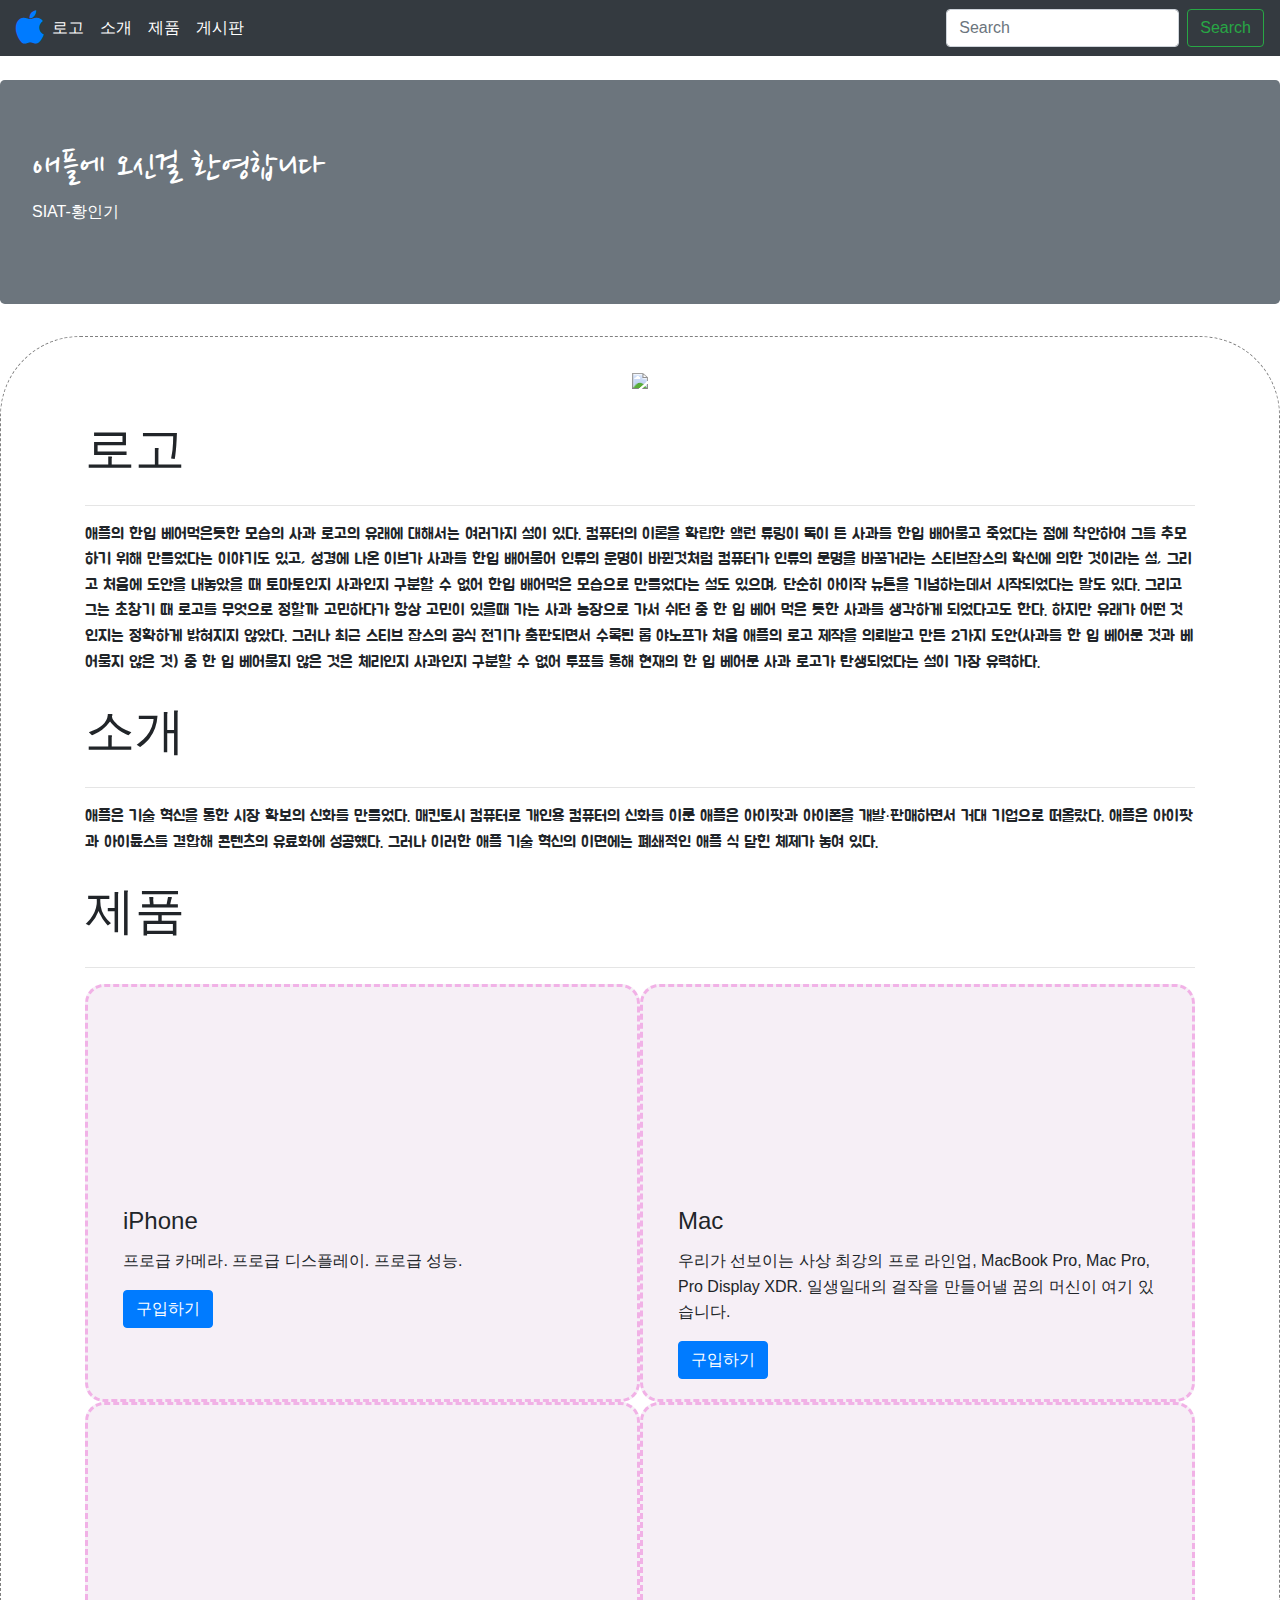
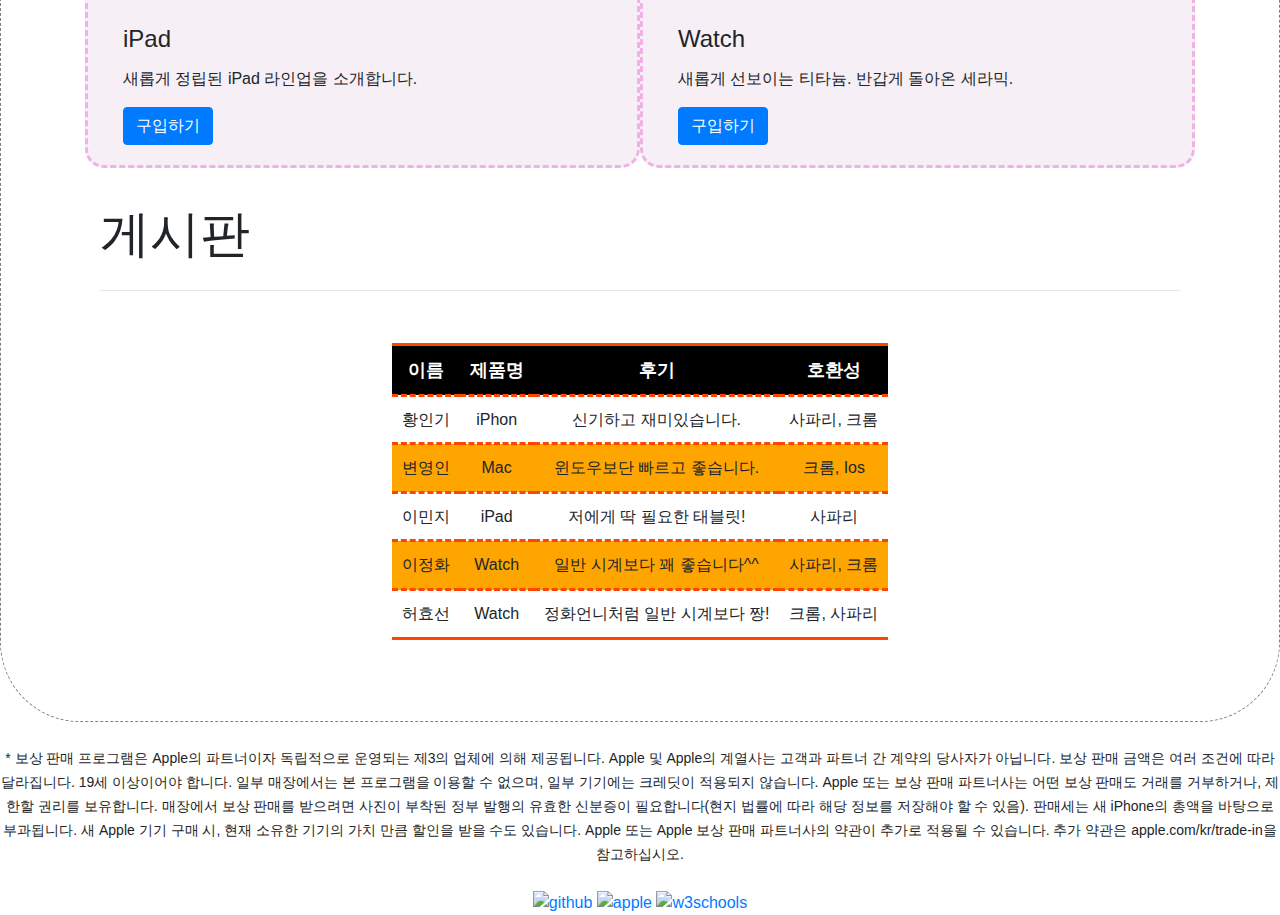
==== apple.html @ bf68844a "push" ====
<!DOCTYPE html>
<html lang="en">
<head>
  <title>애플</title>
  <meta charset="utf-8">
  <!-- 부트스트랩 사용 -->
  <meta name="viewport" content="width=device-width, initial-scale=1">
  <link rel="stylesheet" href="https://maxcdn.bootstrapcdn.com/bootstrap/4.4.1/css/bootstrap.min.css">
  <!-- <i>에 아이콘 넣기 -->
  <link rel="stylesheet" href="https://cdnjs.cloudflare.com/ajax/libs/font-awesome/4.7.0/css/font-awesome.min.css">
  <!-- 폰트(krona,nanum)추가 / fonts.google.com에서 등록함 -->
  <link href="https://fonts.googleapis.com/css?family=Jua|Krona+One|Nanum+Pen+Script&display=swap" rel="stylesheet">

  <!-- CSS에서 가져옴 -->
  <link rel="stylesheet" href="apple.css">

  <script src="https://ajax.googleapis.com/ajax/libs/jquery/3.4.1/jquery.min.js"></script>
  <script src="https://cdnjs.cloudflare.com/ajax/libs/popper.js/1.16.0/umd/popper.min.js"></script>
  <script src="https://maxcdn.bootstrapcdn.com/bootstrap/4.4.1/js/bootstrap.min.js"></script>
</head>
<body>
<nav>
    <nav class="navbar navbar-expand-md navbar-dark bg-dark mb-4">
        <!-- navbar / 애플로고(w3schools.com에서 "fa fa-apple	&#xf179";) -->
        <a class="fa fa-apple" style="font-size:36px" href="#"> </a>

        <!-- 가로 768px (md) 미만일 경우 메뉴 내용이 없어지고 햄버거 버튼 속으로 들어감 -->
        <!-- navbar-expand-**을 수정하여 기준을 바꿀 수 있음 -->
        <button class="navbar-toggler" type="button" data-toggle="collapse" data-target="#navbarCollapse"
            aria-controls="navbarCollapse" aria-expanded="false" aria-label="Toggle navigation">
            <span class="navbar-toggler-icon"></span>
        </button>
        <div class="collapse navbar-collapse" id="navbarCollapse">
            <ul class="navbar-nav mr-auto"> 
                <li class="nav-item active">
                    <a class="nav-link" href="#logo">로고</a>
                </li>
                <li class="nav-item active">
                    <a class="nav-link" href="#introduce">소개</a>
                </li>
                <li class="nav-item active">
                    <a class="nav-link" href="#product">제품</a>
                </li>
                <li class="nav-item active">
                    <a class="nav-link" href="#board">게시판</a>
                </li>
            </ul>
            <!-- 검색 버튼 / 애플 사이트 검색용 서버 등록함 -->
            <form class="form-inline mt-2 mt-md-0" action="https://www.apple.com/kr/search">
                <input class="form-control mr-sm-2" type="text" placeholder="Search" aria-label="Search">
                <button class="btn btn-outline-success my-2 my-sm-0" type="submit">Search</button>
            </form>
        </div>
        </nav>
</nav>
<header>
<div class="jumbotron bg-secondary text-white bgimg">
  <h1 class="nanumpen">애플에 오신걸 환영합니다</h1>
  <p>SIAT-황인기</p> 
</div>
</header>

<section>
    <article>
        <p style="text-align: center;"> <!-- 인라인스타일로 가운데로 정렬지정 -->
            <img class="rd-15px flt-lf" src="https://waylandlibrary.org/wp-content/uploads/2017/08/4b570687fbe6346b087d14ab741d4d9e-apple-logo-apple-products-300x300.jpg">
        </p>
    <div class="container">
        <div class="row">
            <div class="col-sm">
                <span id="logo" class="fs" >로고</span>
                <hr>
                <p class="jua">애플의 한입 베어먹은듯한 모습의 사과 로고의 유래에 대해서는 여러가지 설이 있다. 컴퓨터의 이론을 확립한 앨런 튜링이 독이 든 사과를 한입 배어물고 죽었다는 점에 착안하여 그를 추모하기 위해 만들었다는 이야기도 있고, 성경에 나온 이브가 사과를 한입 배어물어 인류의 운명이 바뀐것처럼 컴퓨터가 인류의 문명을 바꿀거라는 스티브잡스의 확신에 의한 것이라는 설, 그리고 처음에 도안을 내놓았을 때 토마토인지 사과인지 구분할 수 없어 한입 배어먹은 모습으로 만들었다는 설도 있으며, 단순히 아이작 뉴튼을 기념하는데서 시작되었다는 말도 있다. 그리고 그는 초창기 때 로고를 무엇으로 정할까 고민하다가 항상 고민이 있을때 가는 사과 농장으로 가서 쉬던 중 한 입 베어 먹은 듯한 사과를 생각하게 되었다고도 한다. 하지만 유래가 어떤 것인지는 정확하게 밝혀지지 않았다. 그러나 최근 스티브 잡스의 공식 전기가 출판되면서 수록된 롭 야노프가 처음 애플의 로고 제작을 의뢰받고 만든 2가지 도안(사과를 한 입 베어문 것과 베어물지 않은 것) 중 한 입 베어물지 않은 것은 체리인지 사과인지 구분할 수 없어 투표를 통해 현재의 한 입 베어문 사과 로고가 탄생되었다는 설이 가장 유력하다.</p>
            </div>
        </div>
        <div class="row">
            <div class="col-sm">
                <span id="introduce" class="fs">소개</span>
                <hr>
                <p class="jua">애플은 기술 혁신을 통한 시장 확보의 신화를 만들었다. 매킨토시 컴퓨터로 개인용 컴퓨터의 신화를 이룬 애플은 아이팟과 아이폰을 개발·판매하면서 거대 기업으로 떠올랐다. 애플은 아이팟과 아이튠스를 결합해 콘텐츠의 유료화에 성공했다. 그러나 이러한 애플 기술 혁신의 이면에는 폐쇄적인 애플 식 닫힌 체제가 놓여 있다.</p>
            </div>
        </div>
        <!-- 제품 -->
        <div class="row">
            <div class="col-sm">
                <span id="product" class="fs">제품</span>
            <hr>
            <!-- iPhone -->
            <div class="container-fluid"> <!-- fluid라는 컨테이너가 -->
                <div class="row"> <!-- 외부클래스(?)에서 열이라는 선택자를 가져옴 -->
                    <div class="card col-sm-6">
                        <!-- 열이 최대 12인데 각각 6씩 지정해줌(2개의 제품이하?) -->
                        <div id="img1" alt="iPhone11"></div> <!-- CSS에서 #이용한 선택자를 이미지 가져옴-->
                        <div class="card-body">
                            <h4 class="card-title">iPhone</h4>
                            <p class="card-text">프로급 카메라. 프로급 디스플레이. 프로급 성능.</p>
                            <a href="https://www.apple.com/kr/shop/buy-iphone/iphone-11-pro" class="btn btn-primary">구입하기</a> <!-- 절대경로 -->
                        </div>
                    </div>
                    <!-- mac -->
                    <div class="card col-sm-6">
                        <div id="img2" alt="iPhone11"></div>
                        <div class="card-body">
                            <h4 class="card-title">Mac</h4>
                            <p class="card-text">우리가 선보이는 사상 최강의 프로 라인업, MacBook Pro, Mac Pro, Pro Display XDR. 일생일대의 걸작을 만들어낼 꿈의 머신이 여기 있습니다.</p>
                            <a href="https://www.apple.com/kr/shop/buy-mac/macbook-pro/16%ED%98%95" class="btn btn-primary">구입하기</a>
                        </div>
                    </div>
                    <!-- iPad -->
                    <div class="card col-sm-6">
                        <div id="img3" alt="iPhone11"></div>
                        <div class="card-body">
                            <h4 class="card-title">iPad</h4>
                            <p class="card-text">새롭게 정립된 iPad 라인업을 소개합니다.</p>
                            <a href="https://www.apple.com/kr/shop/buy-ipad/ipad-pro" class="btn btn-primary">구입하기</a>
                        </div>
                    </div>
                    <!-- Watch -->
                    <div class="card col-sm-6">
                        <div id="img4" alt="iPhone11"></div>
                        <div class="card-body">
                            <h4 class="card-title">Watch</h4>
                            <p class="card-text">새롭게 선보이는 티타늄.
                                반갑게 돌아온 세라믹.</p>
                            <a href="https://www.apple.com/kr/shop/buy-watch/apple-watch" class="btn btn-primary">구입하기</a>
                        </div>
                    </div>
                </div>
            </div>
        <br>
        <!-- havier -->
              <div class="col-sm-12">
                <span id="board" class="fs">게시판</span>  
                <hr><br>
                <table class="tbl-ex">
                    <tr>
                             <th>이름</th>
                             <th>제품명</th>
                             <th>후기</th>
                             <th>호환성</th>
                    </tr>
                    <tr>
                             <td>황인기</td>
                             <td>iPhon</td>
                             <td>신기하고 재미있습니다.</td>
                             <td>사파리, 크롬</td>
                    </tr>
                    <tr class="even"> <!-- even라는 외부클래스(배경색)에서 가져옴 -->
                             <td>변영인</td>
                             <td>Mac</td>
                             <td>윈도우보단 빠르고 좋습니다.</td>
                             <td>크롬, Ios</td>
                    </tr>
                    <tr>
                             <td>이민지</td>
                             <td>iPad</td>
                             <td>저에게 딱 필요한 태블릿!</td>
                             <td>사파리</td>
                    </tr>
                    <tr class="even"> <!-- even라는 외부클래스(배경색)에서 가져옴-->
                             <td>이정화</td>
                             <td>Watch</td>
                             <td>일반 시계보다 꽤 좋습니다^^</td>
                             <td>사파리, 크롬</td>
                    </tr>
                    <tr>
                             <td>허효선</td>
                             <td>Watch</td>
                             <td>정화언니처럼 일반 시계보다 짱!</td>
                             <td>크롬, 사파리</td>
                    </tr>
           </table>
           <br><br>
            </div>
          </div>
        </div>
    </div>


</div>
</article>
</section>
<br>
<!-- 로고들 가운데 정렬한다(css에서 가져옴) -->
<footer>
    <div id="fc">
        <!-- style 글꼴 사이즈 변경 -->
        <span style="font-size: 14px;">
            * 보상 판매 프로그램은 Apple의 파트너이자 독립적으로 운영되는 제3의 업체에 의해 제공됩니다. Apple 및 Apple의 계열사는 고객과 파트너 간 계약의 당사자가 아닙니다. 보상 판매 금액은 여러 조건에 따라 달라집니다. 19세 이상이어야 합니다. 일부 매장에서는 본 프로그램을 이용할 수 없으며, 일부 기기에는 크레딧이 적용되지 않습니다. Apple 또는 보상 판매 파트너사는 어떤 보상 판매도 거래를 거부하거나, 제한할 권리를 보유합니다. 매장에서 보상 판매를 받으려면 사진이 부착된 정부 발행의 유효한 신분증이 필요합니다(현지 법률에 따라 해당 정보를 저장해야 할 수 있음). 판매세는 새 iPhone의 총액을 바탕으로 부과됩니다. 새 Apple 기기 구매 시, 현재 소유한 기기의 가치 만큼 할인을 받을 수도 있습니다. Apple 또는 Apple 보상 판매 파트너사의 약관이 추가로 적용될 수 있습니다. 추가 약관은 apple.com/kr/trade-in을 참고하십시오.
        </span><br><br>
        <!-- 하이퍼링크로 이용해 새창으로 뜨는 것 -->
        <a href="https://github.com/" target="_blank">
            <img src="https://tettra.co/wp-content/uploads/2019/03/integrations-github-logo.png" width="400" height="150" alt="github">
        </a>
        <a href="https://www.apple.com/kr/" target="_blank">
            <img src="https://t4.daumcdn.net/thumb/R720x0/?fname=http://t1.daumcdn.net/brunch/service/user/Aay/image/LYH3-4NjxXLx4RYOqFNGEN_6jVA" width="100" height="150" alt="apple">
        </a>
        <a href="https://www.w3schools.com/" target="_blank">
            <img src="https://internet-salmagundi.com/wp-content/uploads/2019/03/W3-MatFrame-895x493px-Qual100.jpg" width="400" height="250" alt="w3schools">
        </a>
    </div>
</footer>
</body>
</html>
---- apple.css ----
/* apple는 폰트, 제목크기와 테두리 및 이미지 정렬 */


/* 폰트지정 */
.korna {
    font-family: 'Krona One', sans-serif
}
.nanumpen {
    font-family: 'Nanum Pen Script', cursive;
}
.jua {
    font-family: 'Jua', sans-serif;
}

.fs { /* 제목크기 */
    font-size: 50px;
}

.bgimg {
    background: url(https://images.unsplash.com/photo-1503852460961-aa7ffdd3d64d?ixlib=rb-1.2.1&ixid=eyJhcHBfaWQiOjEyMDd9&auto=format&fit=crop&w=1350&q=80) center/cover;
    background-position: 100 -140px;
    background-blend-mode: darken;
    background-size: cover;
}

/* iPhone11 이미지 */
#img1 {
    background: url(https://i.pinimg.com/236x/56/0e/7b/560e7b9eef4de0708f8535225d6e5ec5.jpg) center/cover;
    background-size: cover;
    height: 200px;
}

/* MAC 이미지 */
#img2 {
    background: url(https://www.apple.com/newsroom/images/product/mac/standard/Apple_16-inch-MacBook-Pro_111319_big.jpg.large.jpg) center/cover;
    background-size: cover;
    height: 200px;
}

/* iPad 이미지 */
#img3 {
    background: url(https://store.storeimages.cdn-apple.com/8756/as-images.apple.com/is/ipad-pro-12-select-cell-spacegray-201810_FMT_WHH?wid=940&hei=1112&fmt=png-alpha&qlt=80&.v=1576264056744) center/cover;
    background-size: cover;
    height: 200px;
}

/* Watch 이미지 */
#img4 {
    background: url(https://store.storeimages.cdn-apple.com/8756/as-images.apple.com/is/MTPM2_VW_PF+watch-44-alum-gold-nc-5s_VW_PF_WF_CO_GEO_KR?wid=375&hei=356&fmt=p-jpg&qlt=95&op_usm=0.5,0.5&.v=1566419585195,1567124922018) center/cover;
    background-size: cover; /* 꽉찬 비율로 */
    height: 200px; /* 높이 200픽셀 지정 */
}

.card {
    /* position: relative; */
    display: -ms-flexbox;
    display: flex; /* 고정 */
    -ms-flex-direction: column;
    flex-direction: column;
    min-width: 0;
    word-wrap: break-word;
    background-color: rgba(222, 200, 223, 0.281);
    background-clip: border-box;
    border: 3px solid rgba(240, 160, 226, 0.774);
    border-style: dashed; /* 대시 테두리 설정 */
    border-radius: 1.2rem; /* 곡률 설정 */
}

#fc { /* 글자 정렬 */
    text-align: center;
}
article { /* 테이블 설정! */
    overflow: auto;
    margin: 20px 0 0;
    border: 1px solid   grey;
    padding: 30px;
    line-height: 1.6;
    border-radius: 80px; /* 선이 부드럽기 위해서 곡률 설정함 */
    border-style: dashed; /* 대시 테두리 설정! */
}

/* 게시판(테이블) CSS */
.tbl-ex{ /* 마진이라는 테이블 범위가 좀 더 넓게 해줌*/
         margin:10px auto 0px auto;
}
.tbl-ex, .tbl-ex th , .tbl-ex td{ /* 그룹 지정자, 테이블 테두리 지정 */
         border:1px solid orangered;
         border-width: 3px 0;
         border-collapse: collapse; /* 테이블의 사이에 있는 공간을 없앤 것 */
         text-align: center; /* 가운데로 정렬 */
         padding:10px;
}
.tbl-ex th{ /* 테이블에 있는 제목 배경색 지정 */
         background-color: rgb(0, 0, 0);
         font-size: 1.1em;
         color: rgb(255, 255, 255); /* 글자색 */
         border-width:2px 0;
}
.tbl-ex td{
         border-style: dashed; /* border 스타일 : 대시 테두리 변경*/
}
.tbl-ex tr:hover td{ /* 커서가 옮길 땐 배경색이 바뀐다 */
         background-color: rgba(126, 251, 95, 0.424);
         cursor : pointer;
}
.even{ /* 배경색 */
         background-color: orange;
}
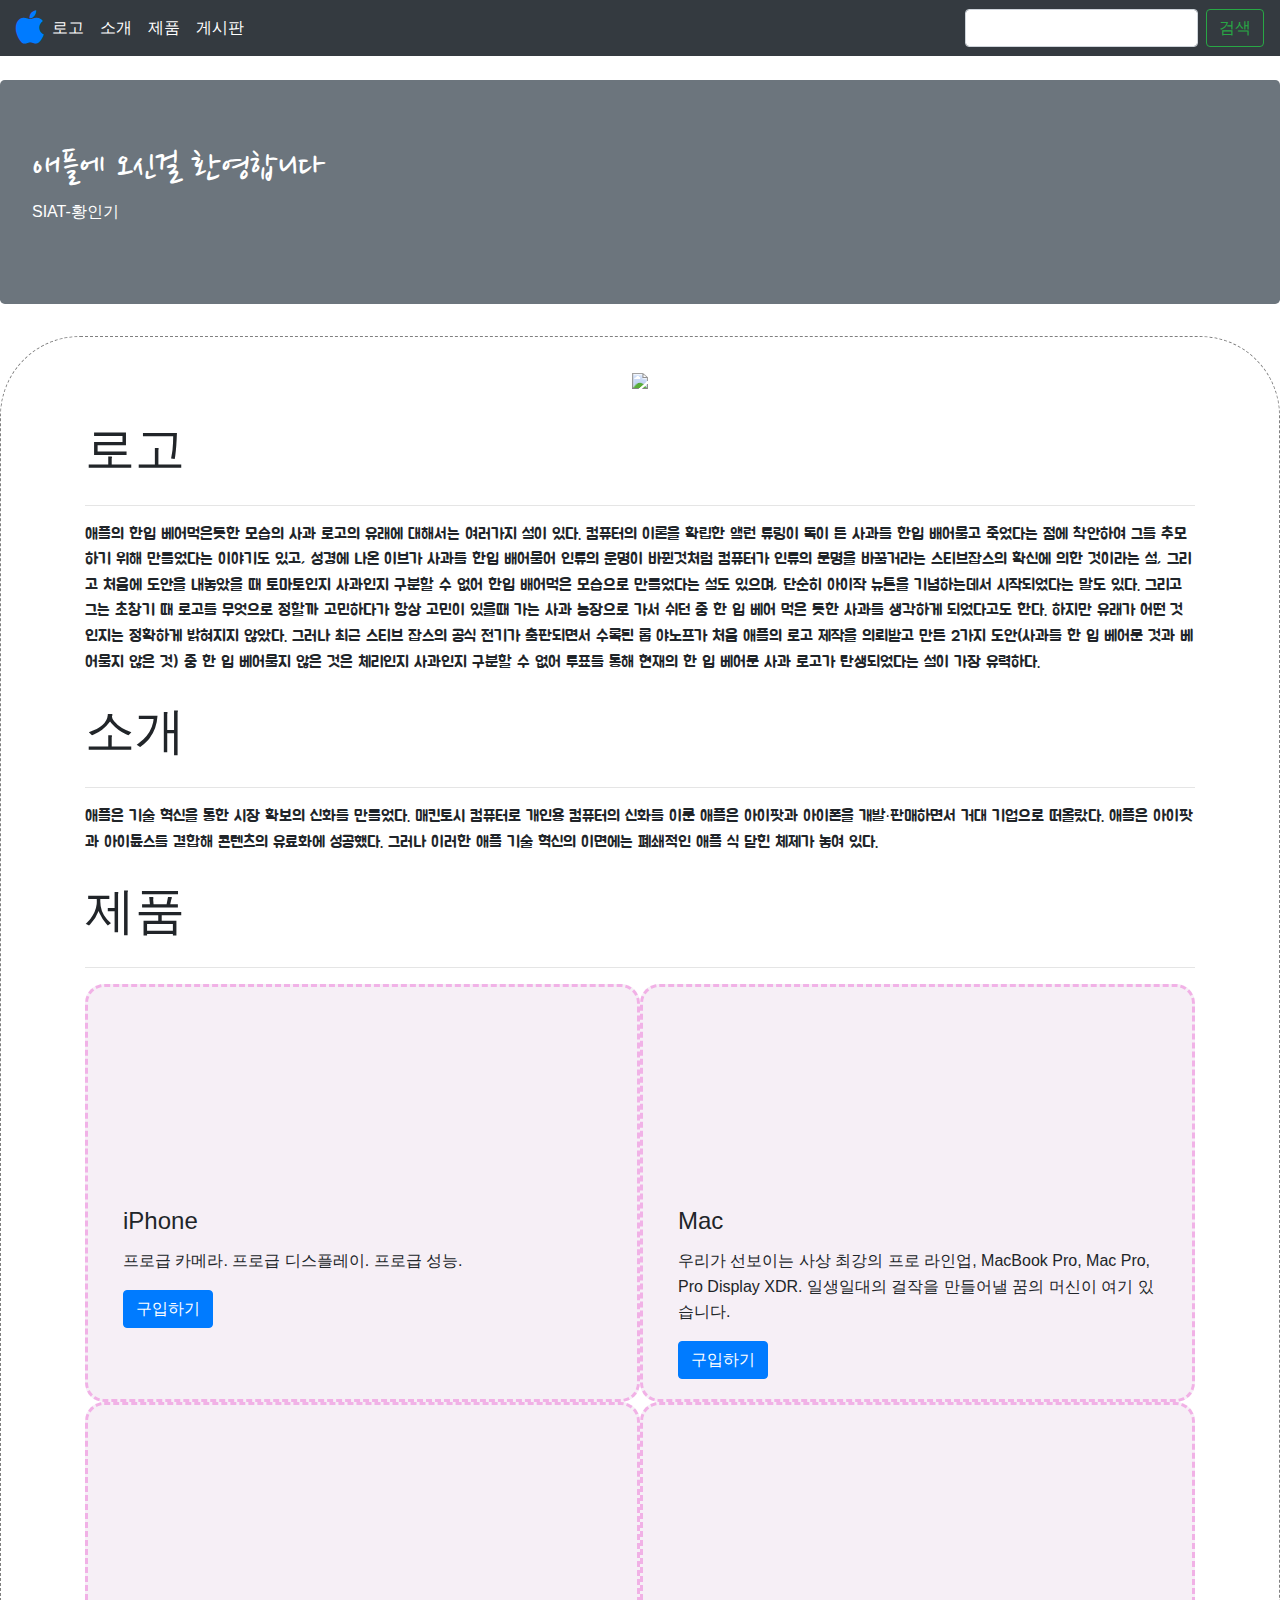
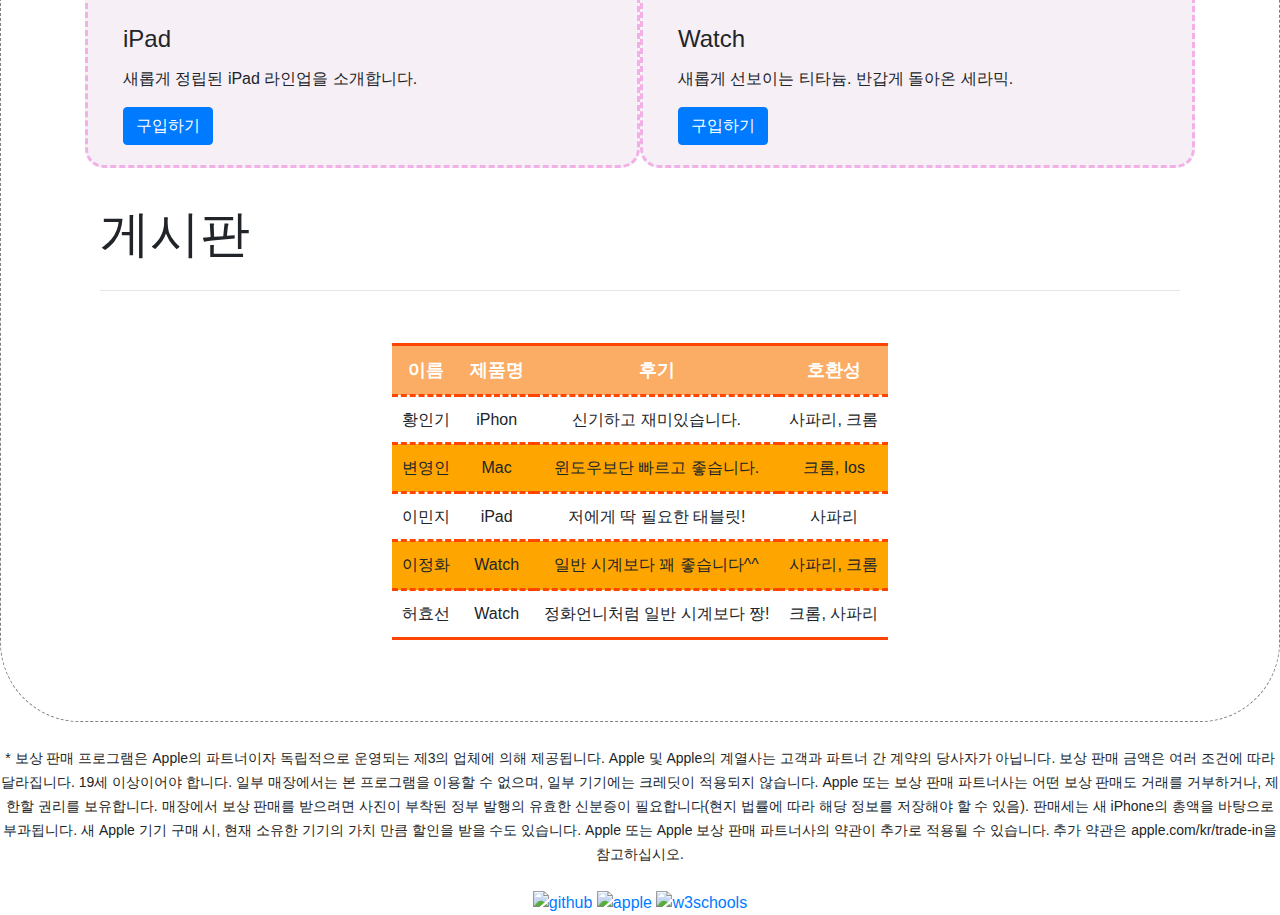
==== commit 72cbdc32: "push" ====
--- a/apple.html
+++ b/apple.html
@@ -47,8 +47,8 @@
             </ul>
             <!-- 검색 버튼 / 애플 사이트 검색용 서버 등록함 -->
             <form class="form-inline mt-2 mt-md-0" action="https://www.apple.com/kr/search">
-                <input class="form-control mr-sm-2" type="text" placeholder="Search" aria-label="Search">
-                <button class="btn btn-outline-success my-2 my-sm-0" type="submit">Search</button>
+                <input class="form-control mr-sm-2" type="text" aria-label="Search">
+                <button class="btn btn-outline-success my-2 my-sm-0" type="submit">검색</button>
             </form>
         </div>
         </nav>
--- a/apple.css
+++ b/apple.css
@@ -91,7 +91,7 @@
          padding:10px;
 }
 .tbl-ex th{ /* 테이블에 있는 제목 배경색 지정 */
-         background-color: rgb(0, 0, 0);
+         background-color: rgb(251, 173, 101);
          font-size: 1.1em;
          color: rgb(255, 255, 255); /* 글자색 */
          border-width:2px 0;
@@ -100,7 +100,7 @@
          border-style: dashed; /* border 스타일 : 대시 테두리 변경*/
 }
 .tbl-ex tr:hover td{ /* 커서가 옮길 땐 배경색이 바뀐다 */
-         background-color: rgba(126, 251, 95, 0.424);
+         background-color: rgba(255, 228, 78, 0.424);
          cursor : pointer;
 }
 .even{ /* 배경색 */
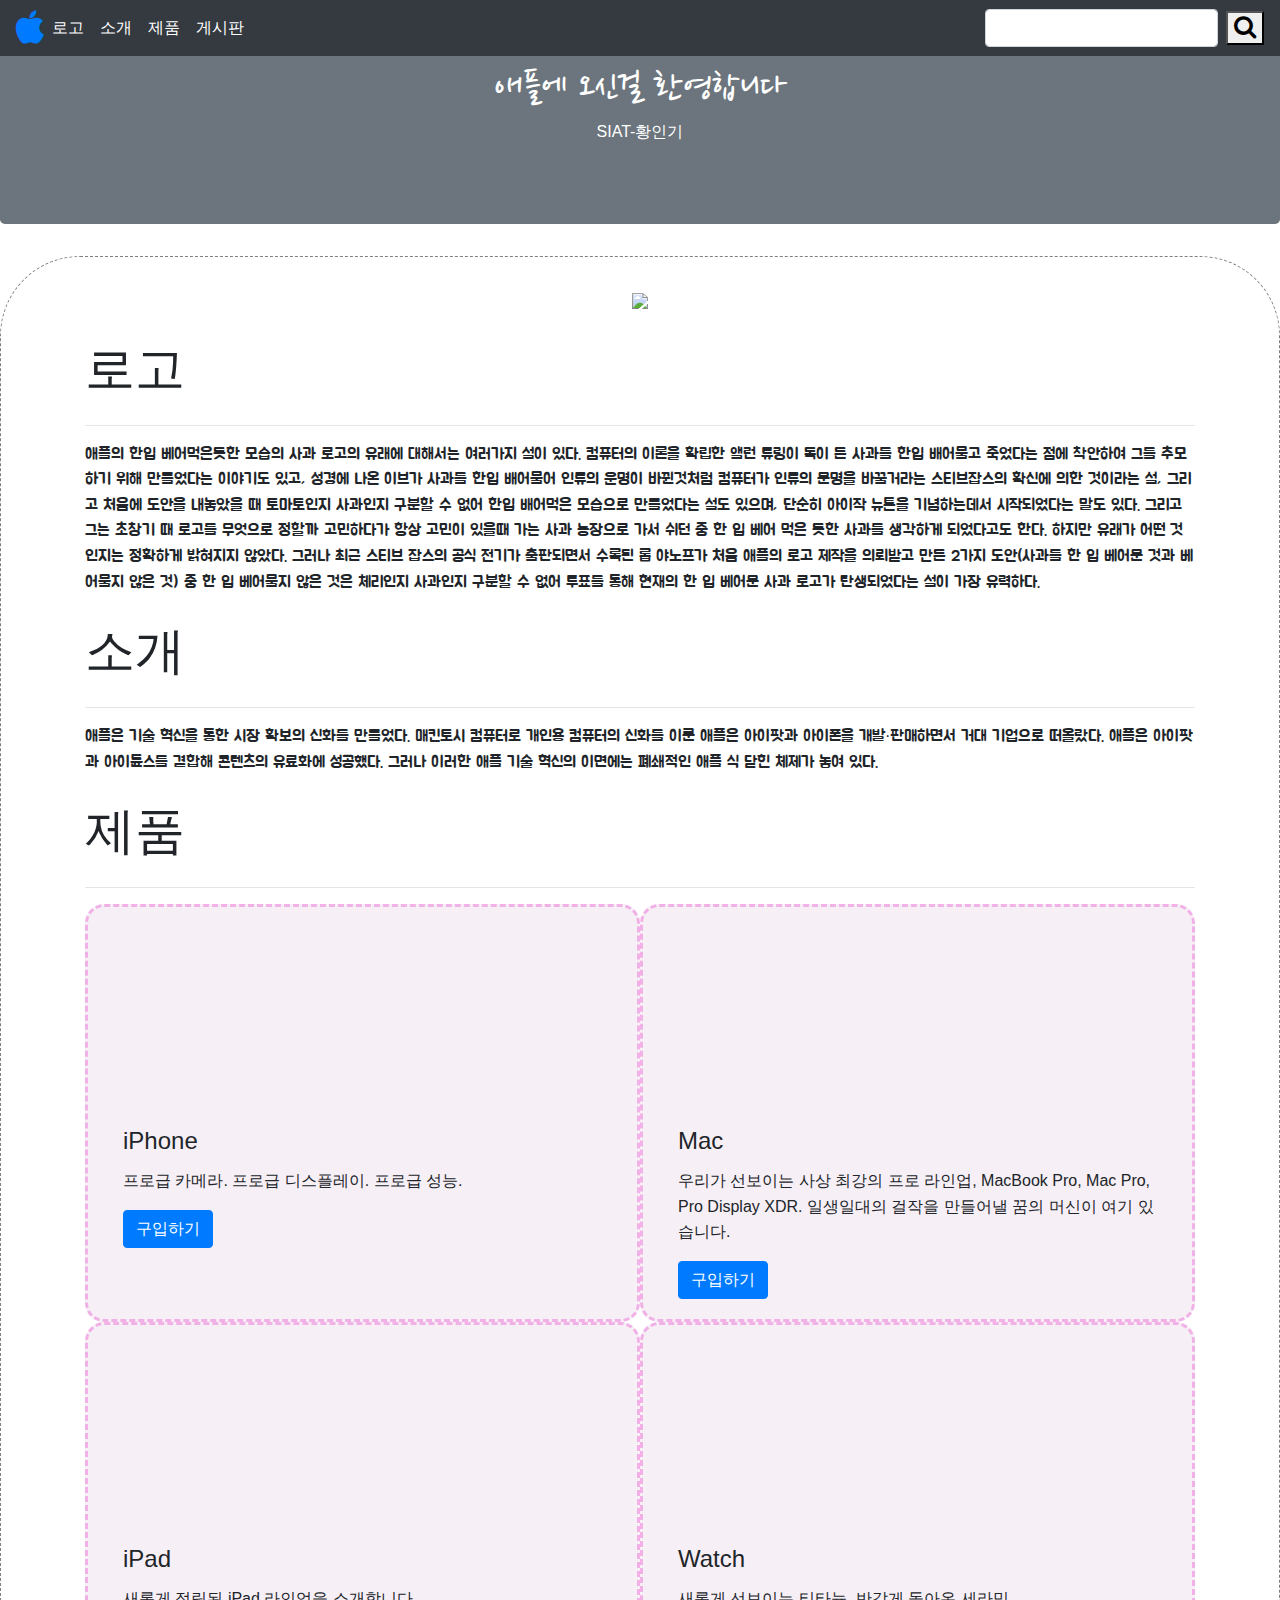
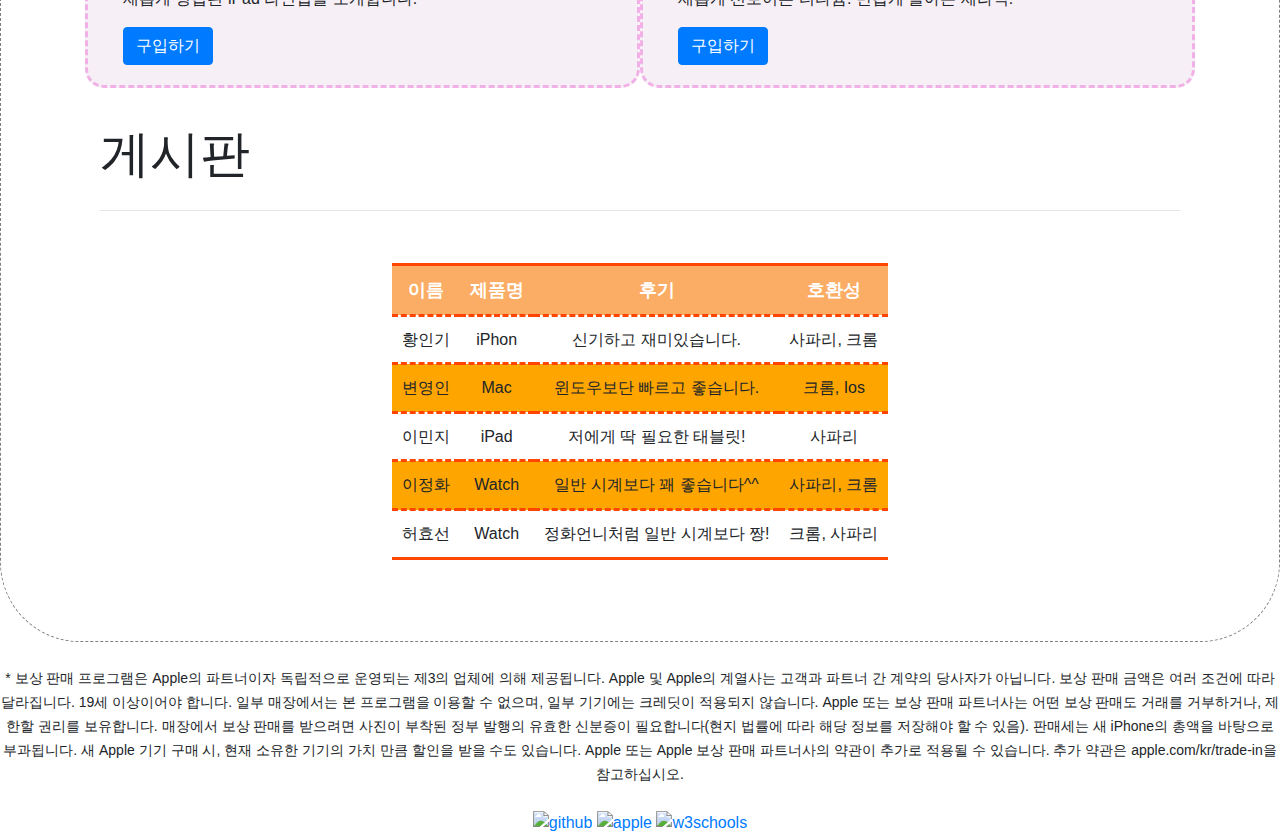
==== commit d3551013: "push" ====
--- a/apple.html
+++ b/apple.html
@@ -3,10 +3,10 @@
 <head>
   <title>애플</title>
   <meta charset="utf-8">
-  <!-- 부트스트랩 사용 -->
+  <!-- w3shools이라는 부트스트랩 사용 -->
+  <!-- https://www.w3schools.com/bootstrap4/tryit.asp?filename=trybs_default&stacked=h -->
   <meta name="viewport" content="width=device-width, initial-scale=1">
   <link rel="stylesheet" href="https://maxcdn.bootstrapcdn.com/bootstrap/4.4.1/css/bootstrap.min.css">
-  <!-- <i>에 아이콘 넣기 -->
   <link rel="stylesheet" href="https://cdnjs.cloudflare.com/ajax/libs/font-awesome/4.7.0/css/font-awesome.min.css">
   <!-- 폰트(krona,nanum)추가 / fonts.google.com에서 등록함 -->
   <link href="https://fonts.googleapis.com/css?family=Jua|Krona+One|Nanum+Pen+Script&display=swap" rel="stylesheet">
@@ -20,7 +20,7 @@
 </head>
 <body>
 <nav>
-    <nav class="navbar navbar-expand-md navbar-dark bg-dark mb-4">
+    <nav class="navbar navbar-expand-sm navbar-dark bg-dark justify-content-center fixed-top">
         <!-- navbar / 애플로고(w3schools.com에서 "fa fa-apple	&#xf179";) -->
         <a class="fa fa-apple" style="font-size:36px" href="#"> </a>
 
@@ -30,7 +30,7 @@
             aria-controls="navbarCollapse" aria-expanded="false" aria-label="Toggle navigation">
             <span class="navbar-toggler-icon"></span>
         </button>
-        <div class="collapse navbar-collapse" id="navbarCollapse">
+        <div class=" collapse navbar-collapse " id="navbarCollapse">
             <ul class="navbar-nav mr-auto"> 
                 <li class="nav-item active">
                     <a class="nav-link" href="#logo">로고</a>
@@ -45,16 +45,20 @@
                     <a class="nav-link" href="#board">게시판</a>
                 </li>
             </ul>
-            <!-- 검색 버튼 / 애플 사이트 검색용 서버 등록함 -->
-            <form class="form-inline mt-2 mt-md-0" action="https://www.apple.com/kr/search">
+            <!-- 검색 버튼 / 애플 사이트 검색용 서버 등록하고 w3schools.com에서 아이콘 -->
+            <form class="form-inline mt-2 mt-md-0" action="https://www.apple.com/kr/search? ">
                 <input class="form-control mr-sm-2" type="text" aria-label="Search">
-                <button class="btn btn-outline-success my-2 my-sm-0" type="submit">검색</button>
+                <button type="submit">
+                    <i class="fa fa-search" style="font-size:24px;color:black" type="submit">
+                    </i>
+                </button>
             </form>
         </div>
         </nav>
 </nav>
 <header>
-<div class="jumbotron bg-secondary text-white bgimg">
+    <!-- s3schools에서 jumbotron이라는 소스를 가져와서 사용함 -->
+<div class="jumbotron text-center bg-secondary text-white bgimg">
   <h1 class="nanumpen">애플에 오신걸 환영합니다</h1>
   <p>SIAT-황인기</p> 
 </div>
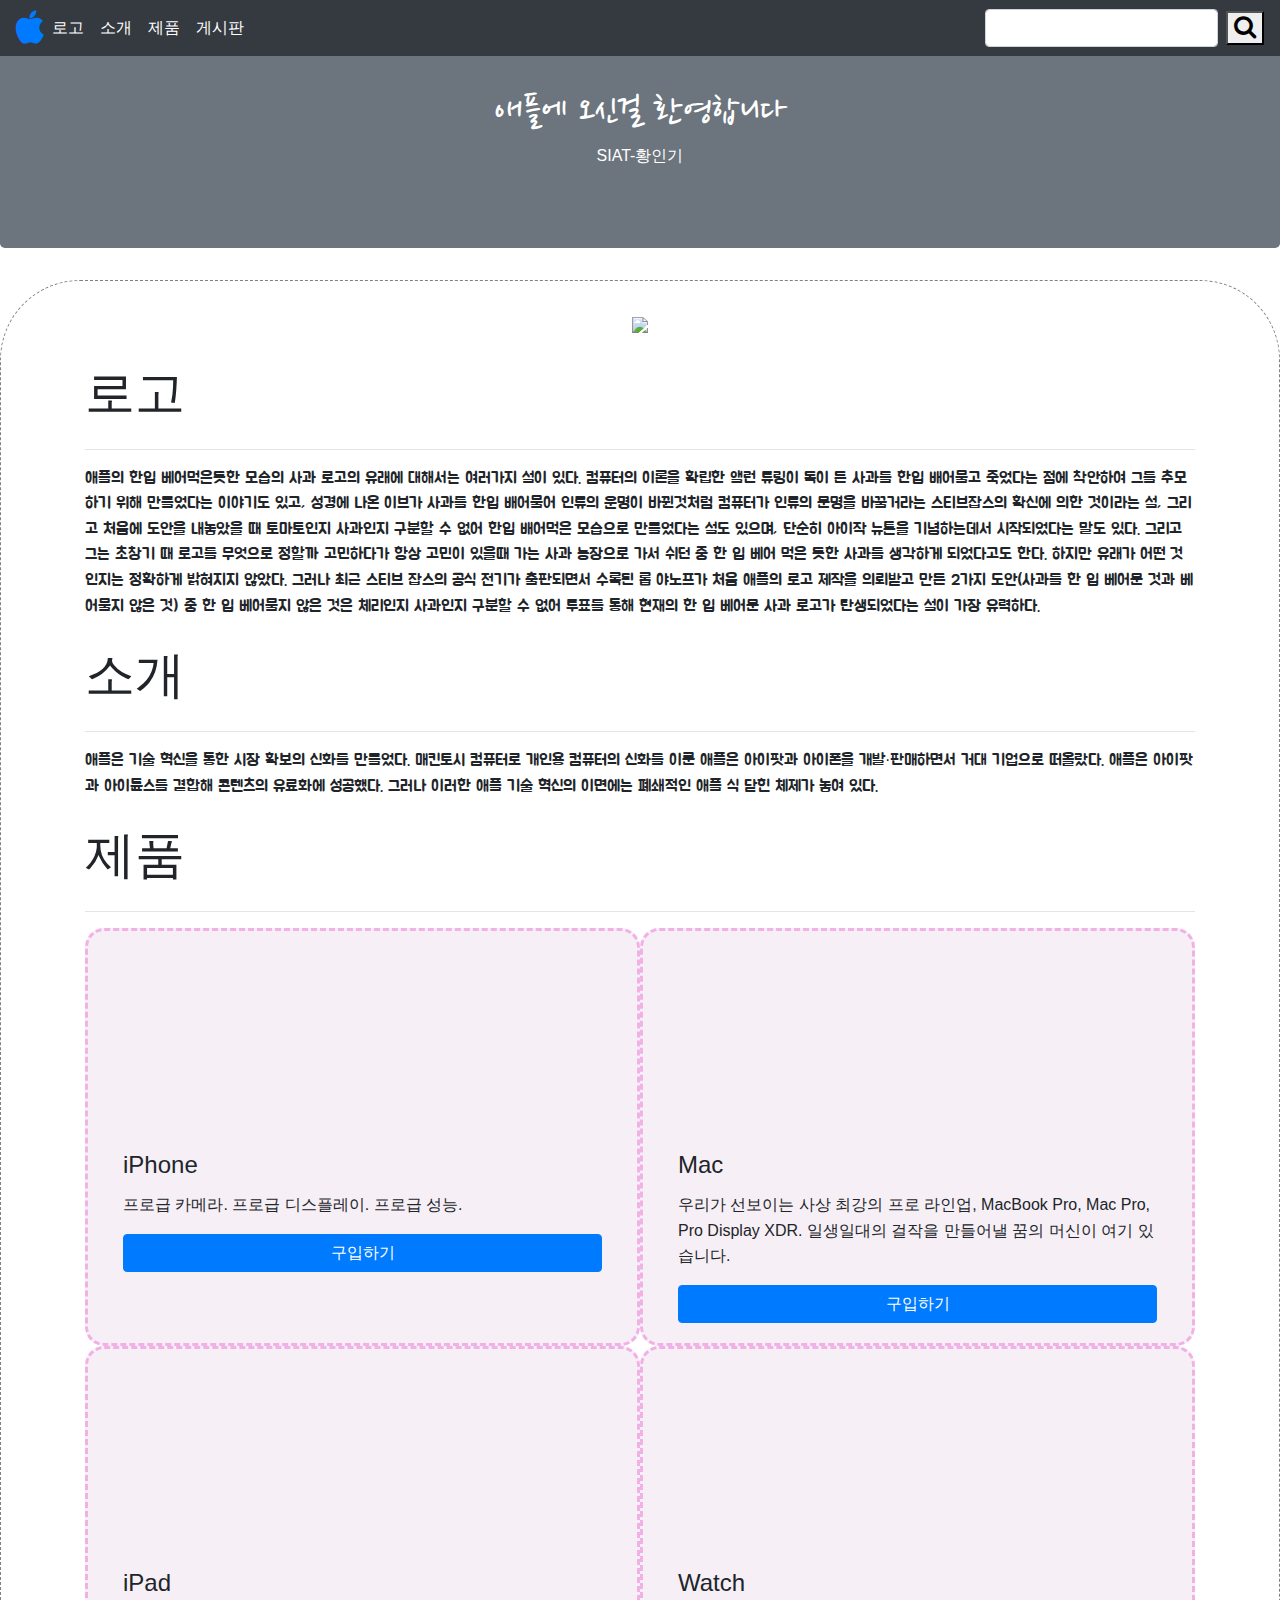
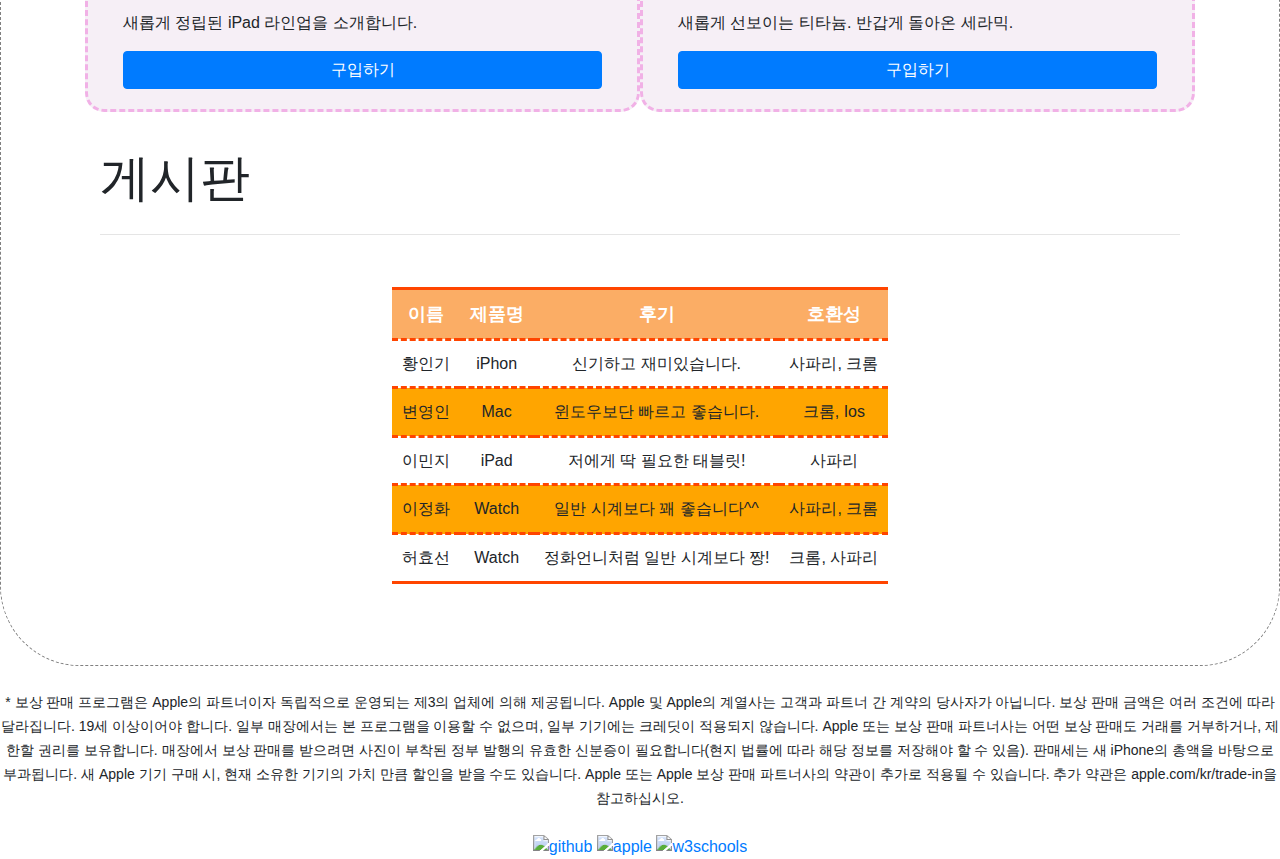
==== commit 5cd7553a: "push" ====
--- a/apple.html
+++ b/apple.html
@@ -13,24 +13,24 @@
 
   <!-- CSS에서 가져옴 -->
   <link rel="stylesheet" href="apple.css">
-
+\
   <script src="https://ajax.googleapis.com/ajax/libs/jquery/3.4.1/jquery.min.js"></script>
   <script src="https://cdnjs.cloudflare.com/ajax/libs/popper.js/1.16.0/umd/popper.min.js"></script>
   <script src="https://maxcdn.bootstrapcdn.com/bootstrap/4.4.1/js/bootstrap.min.js"></script>
 </head>
 <body>
 <nav>
-    <nav class="navbar navbar-expand-sm navbar-dark bg-dark justify-content-center fixed-top">
+    <nav class="navbar navbar-expand-sm navbar-dark bg-dark fixed-top ">
+        
+        <!-- 가로 768px (md) 미만일 경우 메뉴 내용이 없어지고 햄버거 버튼 속으로 들어감 -->
+        <!-- navbar-expand-**을 수정하여 기준을 바꿀 수 있음 -->
         <!-- navbar / 애플로고(w3schools.com에서 "fa fa-apple	&#xf179";) -->
         <a class="fa fa-apple" style="font-size:36px" href="#"> </a>
-
-        <!-- 가로 768px (md) 미만일 경우 메뉴 내용이 없어지고 햄버거 버튼 속으로 들어감 -->
-        <!-- navbar-expand-**을 수정하여 기준을 바꿀 수 있음 -->
         <button class="navbar-toggler" type="button" data-toggle="collapse" data-target="#navbarCollapse"
             aria-controls="navbarCollapse" aria-expanded="false" aria-label="Toggle navigation">
             <span class="navbar-toggler-icon"></span>
         </button>
-        <div class=" collapse navbar-collapse " id="navbarCollapse">
+        <div class=" collapse navbar-collapse justify-content-center" id="navbarCollapse">
             <ul class="navbar-nav mr-auto"> 
                 <li class="nav-item active">
                     <a class="nav-link" href="#logo">로고</a>
@@ -49,6 +49,7 @@
             <form class="form-inline mt-2 mt-md-0" action="https://www.apple.com/kr/search? ">
                 <input class="form-control mr-sm-2" type="text" aria-label="Search">
                 <button type="submit">
+                    <!-- 버튼에 아이콘 넣음  -->
                     <i class="fa fa-search" style="font-size:24px;color:black" type="submit">
                     </i>
                 </button>
@@ -98,7 +99,8 @@
                         <div class="card-body">
                             <h4 class="card-title">iPhone</h4>
                             <p class="card-text">프로급 카메라. 프로급 디스플레이. 프로급 성능.</p>
-                            <a href="https://www.apple.com/kr/shop/buy-iphone/iphone-11-pro" class="btn btn-primary">구입하기</a> <!-- 절대경로 -->
+                            <a href="https://www.apple.com/kr/shop/buy-iphone/iphone-11-pro" class="btn btn-primary btn-block">구입하기</a> <!-- 절대경로 -->
+                            <!-- block level buttons라는 꽉차게 넓게 버튼! -->
                         </div>
                     </div>
                     <!-- mac -->
@@ -107,7 +109,7 @@
                         <div class="card-body">
                             <h4 class="card-title">Mac</h4>
                             <p class="card-text">우리가 선보이는 사상 최강의 프로 라인업, MacBook Pro, Mac Pro, Pro Display XDR. 일생일대의 걸작을 만들어낼 꿈의 머신이 여기 있습니다.</p>
-                            <a href="https://www.apple.com/kr/shop/buy-mac/macbook-pro/16%ED%98%95" class="btn btn-primary">구입하기</a>
+                            <a href="https://www.apple.com/kr/shop/buy-mac/macbook-pro/16%ED%98%95" class="btn btn-primary btn-block">구입하기</a>
                         </div>
                     </div>
                     <!-- iPad -->
@@ -116,7 +118,7 @@
                         <div class="card-body">
                             <h4 class="card-title">iPad</h4>
                             <p class="card-text">새롭게 정립된 iPad 라인업을 소개합니다.</p>
-                            <a href="https://www.apple.com/kr/shop/buy-ipad/ipad-pro" class="btn btn-primary">구입하기</a>
+                            <a href="https://www.apple.com/kr/shop/buy-ipad/ipad-pro" class="btn btn-primary btn-block">구입하기</a>
                         </div>
                     </div>
                     <!-- Watch -->
@@ -126,7 +128,7 @@
                             <h4 class="card-title">Watch</h4>
                             <p class="card-text">새롭게 선보이는 티타늄.
                                 반갑게 돌아온 세라믹.</p>
-                            <a href="https://www.apple.com/kr/shop/buy-watch/apple-watch" class="btn btn-primary">구입하기</a>
+                            <a href="https://www.apple.com/kr/shop/buy-watch/apple-watch" class="btn btn-primary btn-block">구입하기</a>
                         </div>
                     </div>
                 </div>
